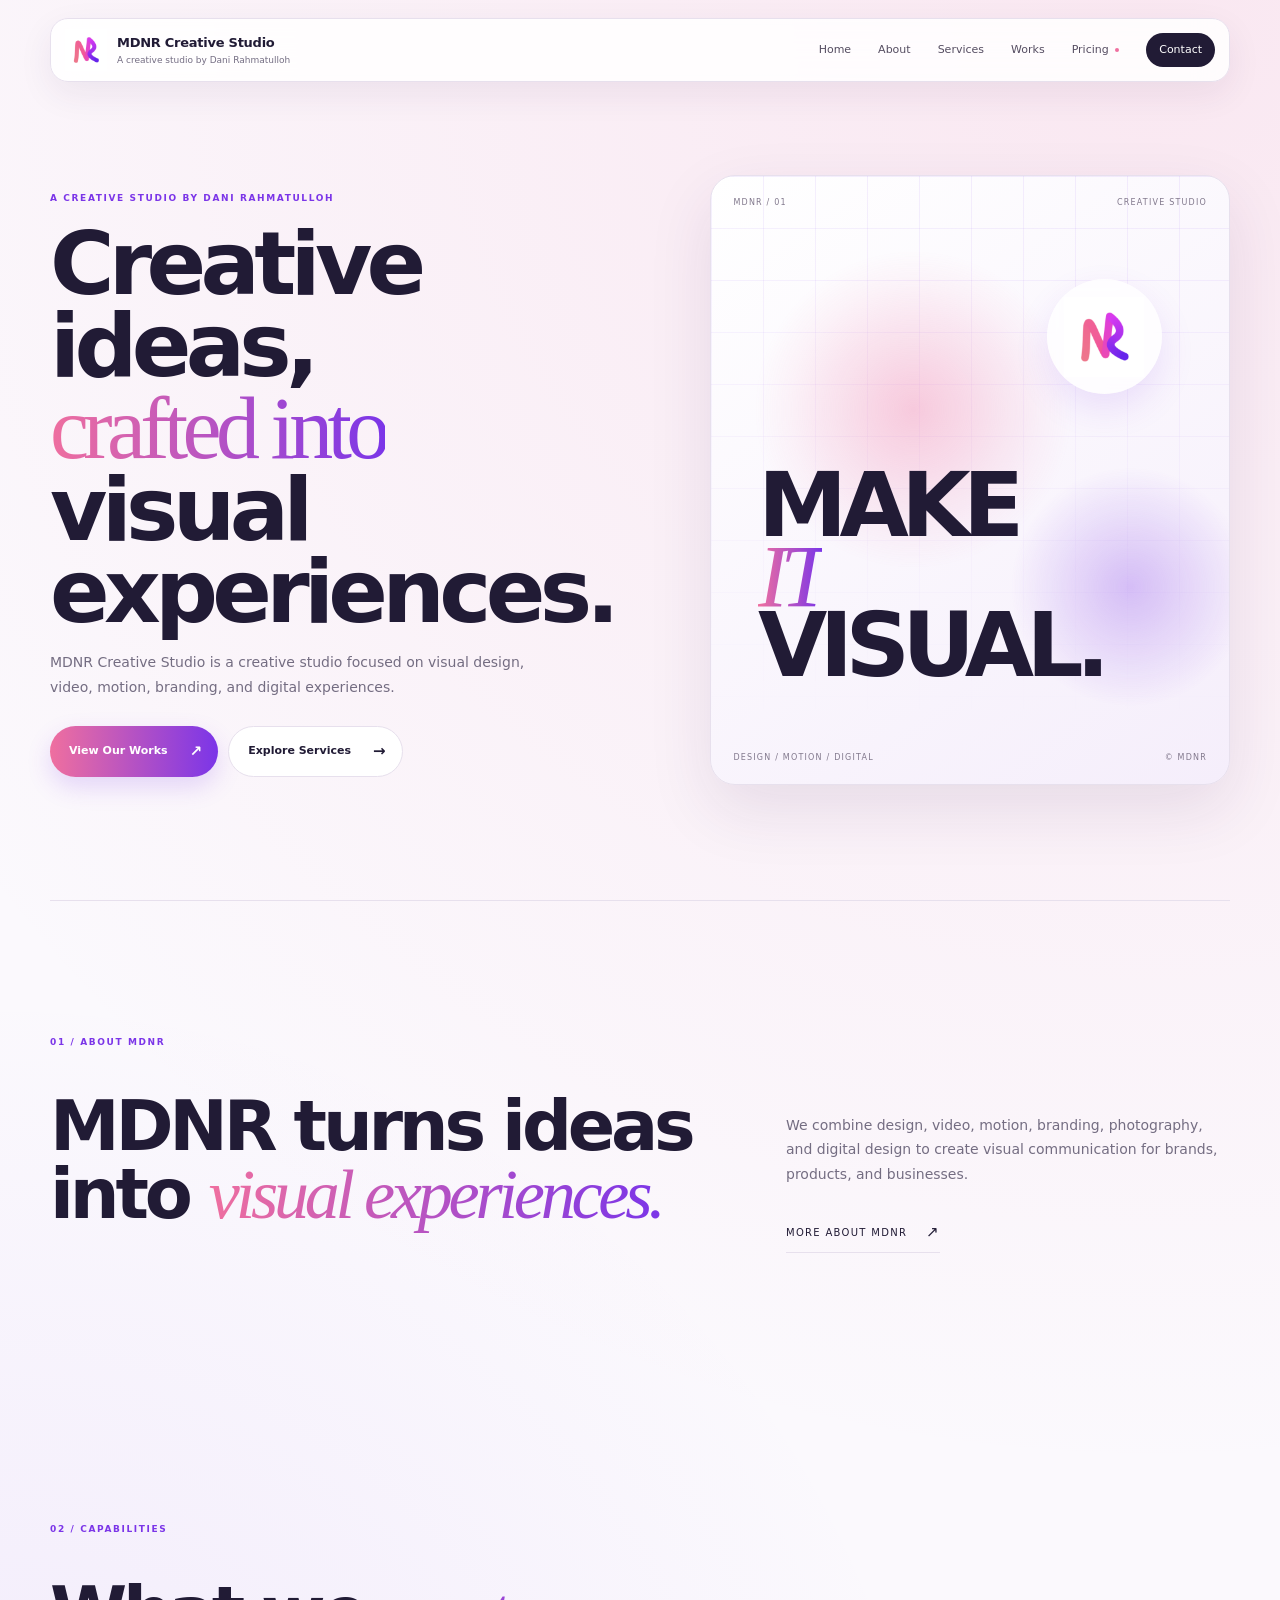
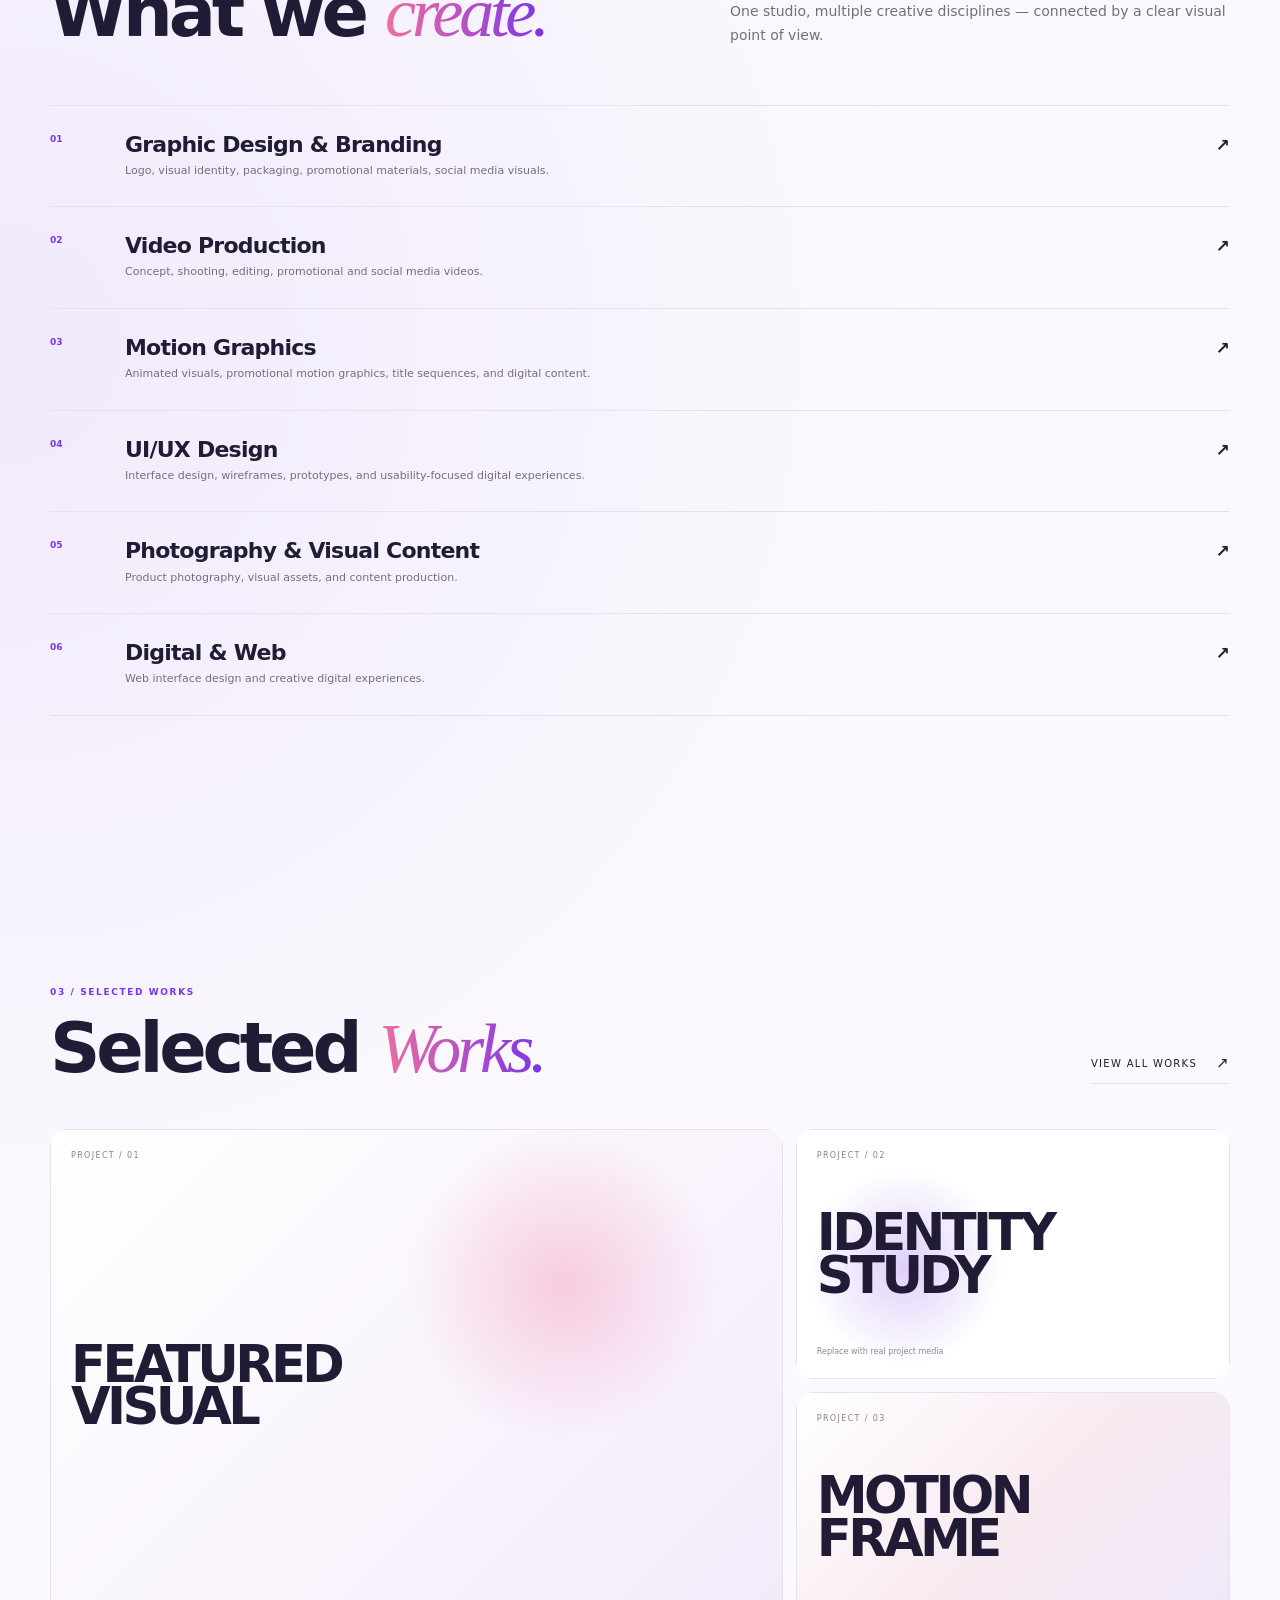
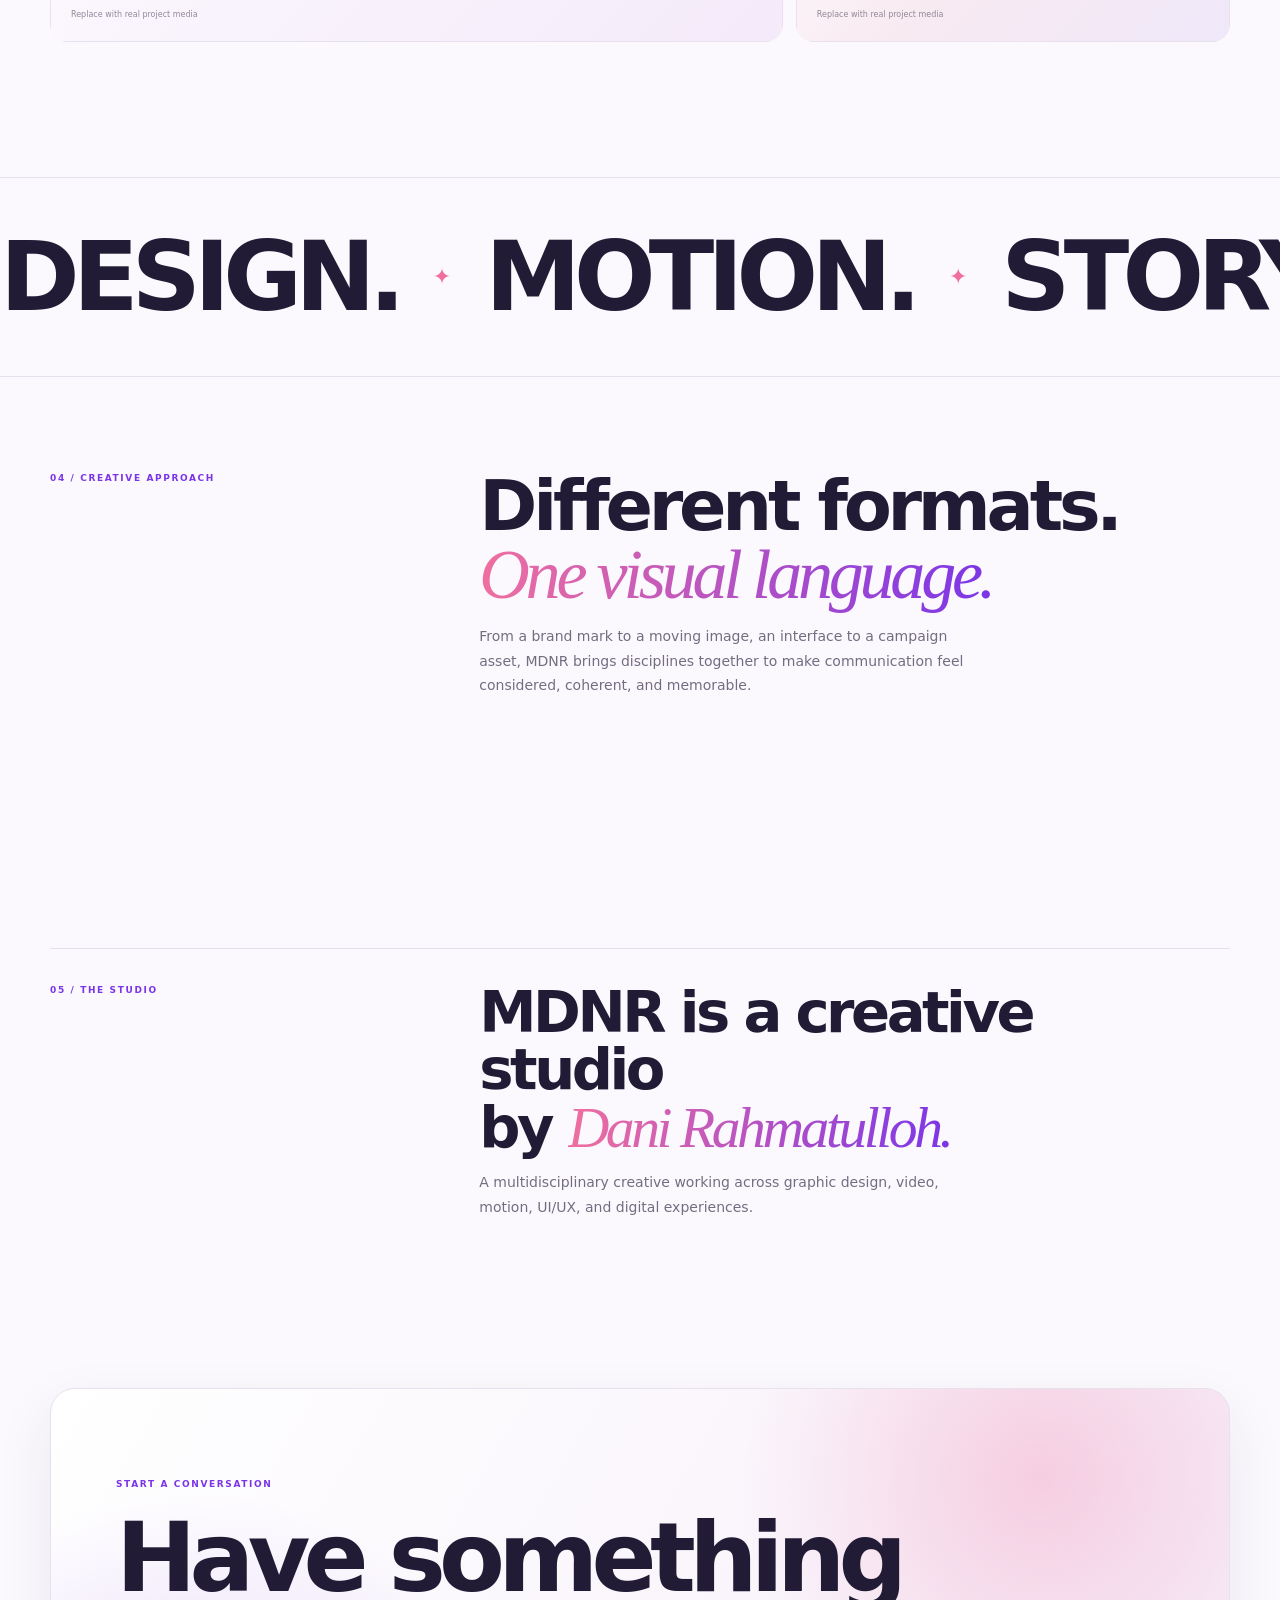
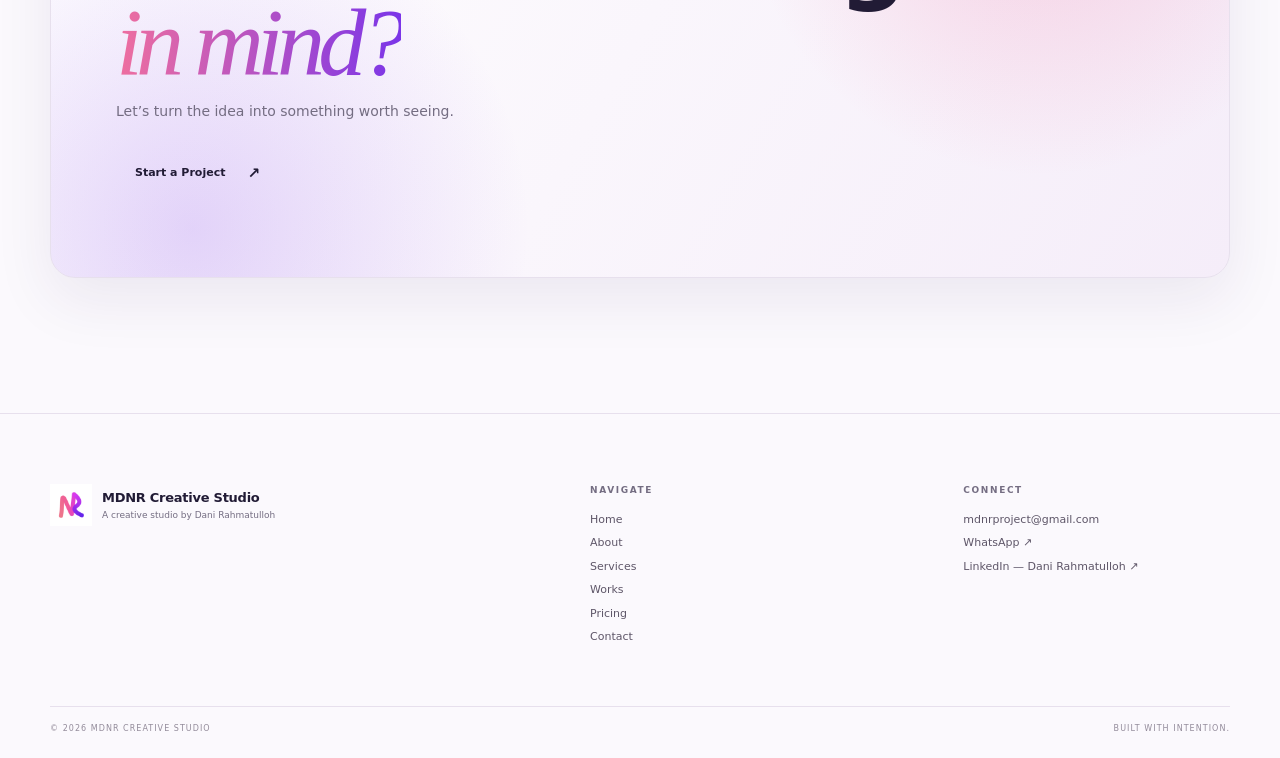
==== index.html @ 3273d2fa "2nd deploy, revisi" ====
<!doctype html>
<html lang="en">
<head>
<meta charset="utf-8">
<meta name="viewport" content="width=device-width, initial-scale=1">
<meta name="description" content="MDNR Creative Studio — visual design, branding, video, motion, photography, UI/UX and digital experiences.">
<meta name="theme-color" content="#fbf9fd">
<title>MDNR Creative Studio — Creative ideas, crafted into visual experiences.</title>
<link rel="icon" type="image/png" href="assets/logo/favicon.png">
<link rel="stylesheet" href="css/style.css">
</head>
<body>
<a class="skip" href="#main">Skip to content</a>

<header class="site-header">
  <nav class="nav shell" aria-label="Primary navigation">
    <a class="brand" href="/" aria-label="MDNR Creative Studio">
      <img src="assets/logo/mdnr-logo.png" alt="MDNR">
      <span><strong>MDNR Creative Studio</strong><small>A creative studio by Dani Rahmatulloh</small></span>
    </a>
    <button class="menu-toggle" aria-expanded="false" aria-controls="menu" aria-label="Open menu"><i></i><i></i><i></i></button>
    <div class="menu" id="menu">
      <a href="/">Home</a>
      <a href="/about/">About</a>
      <a href="/services/">Services</a>
      <a href="/works/">Works</a>
      <a href="/pricing/">Pricing <b></b></a>
      <a href="/contact/">Contact</a>
    </div>
  </nav>
</header>

<main id="main">
<section class="hero shell">
  <div class="hero-copy reveal">
    <p class="eyebrow">A creative studio by Dani Rahmatulloh</p>
    <h1>Creative ideas,<br><span>crafted into</span><br>visual experiences.</h1>
    <p class="lead">MDNR Creative Studio is a creative studio focused on visual design, video, motion, branding, and digital experiences.</p>
    <div class="actions">
      <a class="button primary" href="/works/">View Our Works <em>↗</em></a>
      <a class="button secondary" href="/services/">Explore Services <em>→</em></a>
    </div>
  </div>

  <div class="hero-card reveal" aria-hidden="true">
    <div class="halo halo-one"></div><div class="halo halo-two"></div>
    <div class="hero-card-top"><span>MDNR / 01</span><span>CREATIVE STUDIO</span></div>
    <div class="hero-logo"><img src="assets/logo/mdnr-logo.png" alt=""></div>
    <div class="hero-word">MAKE<br><i>IT</i><br>VISUAL.</div>
    <div class="hero-card-bottom"><span>DESIGN / MOTION / DIGITAL</span><span>© MDNR</span></div>
  </div>
</section>

<section class="intro section shell">
  <div class="kicker reveal">01 / About MDNR</div>
  <div class="intro-grid">
    <h2 class="reveal">MDNR turns ideas<br>into <i>visual experiences.</i></h2>
    <div class="reveal"><p>We combine design, video, motion, branding, photography, and digital design to create visual communication for brands, products, and businesses.</p><a class="text-link" href="/about/">More about MDNR <span>↗</span></a></div>
  </div>
</section>

<section class="services section shell">
  <div class="kicker reveal">02 / Capabilities</div>
  <div class="section-head reveal"><h2>What we <i>create.</i></h2><p>One studio, multiple creative disciplines — connected by a clear visual point of view.</p></div>
  <div class="service-list">
    <a class="service reveal" href="/services/"><span>01</span><div><h3>Graphic Design &amp; Branding</h3><p>Logo, visual identity, packaging, promotional materials, social media visuals.</p></div><b>↗</b></a>
    <a class="service reveal" href="/services/"><span>02</span><div><h3>Video Production</h3><p>Concept, shooting, editing, promotional and social media videos.</p></div><b>↗</b></a>
    <a class="service reveal" href="/services/"><span>03</span><div><h3>Motion Graphics</h3><p>Animated visuals, promotional motion graphics, title sequences, and digital content.</p></div><b>↗</b></a>
    <a class="service reveal" href="/services/"><span>04</span><div><h3>UI/UX Design</h3><p>Interface design, wireframes, prototypes, and usability-focused digital experiences.</p></div><b>↗</b></a>
    <a class="service reveal" href="/services/"><span>05</span><div><h3>Photography &amp; Visual Content</h3><p>Product photography, visual assets, and content production.</p></div><b>↗</b></a>
    <a class="service reveal" href="/services/"><span>06</span><div><h3>Digital &amp; Web</h3><p>Web interface design and creative digital experiences.</p></div><b>↗</b></a>
  </div>
</section>

<section class="works section shell">
  <div class="works-head reveal"><div><div class="kicker">03 / Selected works</div><h2>Selected <i>Works.</i></h2></div><a class="text-link desktop" href="/works/">View All Works <span>↗</span></a></div>
  <div class="works-grid">
    <a href="/works/" class="project featured reveal"><div class="project-surface"><span>PROJECT / 01</span><strong>FEATURED<br>VISUAL</strong><small>Replace with real project media</small></div></a>
    <a href="/works/" class="project reveal"><div class="project-surface two"><span>PROJECT / 02</span><strong>IDENTITY<br>STUDY</strong><small>Replace with real project media</small></div></a>
    <a href="/works/" class="project reveal"><div class="project-surface three"><span>PROJECT / 03</span><strong>MOTION<br>FRAME</strong><small>Replace with real project media</small></div></a>
  </div>
  <a class="text-link mobile" href="/works/">View All Works <span>↗</span></a>
</section>

<section class="discipline">
  <div class="marquee"><div class="track"><span>DESIGN.</span><b>✦</b><span>MOTION.</span><b>✦</b><span>STORY.</span><b>✦</b><span>DIGITAL.</span><b>✦</b><span>DESIGN.</span><b>✦</b><span>MOTION.</span><b>✦</b><span>STORY.</span><b>✦</b><span>DIGITAL.</span><b>✦</b></div></div>
  <div class="discipline-copy shell reveal">
    <div class="kicker">04 / Creative approach</div>
    <div><h2>Different formats.<br><i>One visual language.</i></h2><p>From a brand mark to a moving image, an interface to a campaign asset, MDNR brings disciplines together to make communication feel considered, coherent, and memorable.</p></div>
  </div>
</section>

<section class="founder section shell">
  <div class="rule reveal"></div>
  <div class="founder-grid reveal"><div class="kicker">05 / The studio</div><div><h2>MDNR is a creative studio<br>by <i>Dani Rahmatulloh.</i></h2><p>A multidisciplinary creative working across graphic design, video, motion, UI/UX, and digital experiences.</p></div></div>
</section>

<section class="cta section shell">
  <div class="cta-box reveal">
    <p class="eyebrow">Start a conversation</p><h2>Have something<br><i>in mind?</i></h2><p>Let’s turn the idea into something worth seeing.</p><a class="button light" href="/contact/">Start a Project <em>↗</em></a>
  </div>
</section>
</main>

<footer class="footer">
  <div class="shell footer-grid">
    <div><a class="brand" href="/"><img src="assets/logo/mdnr-logo.png" alt="MDNR"><span><strong>MDNR Creative Studio</strong><small>A creative studio by Dani Rahmatulloh</small></span></a></div>
    <div><label>Navigate</label><nav><a href="/">Home</a><a href="/about/">About</a><a href="/services/">Services</a><a href="/works/">Works</a><a href="/pricing/">Pricing</a><a href="/contact/">Contact</a></nav></div>
    <div><label>Connect</label><nav><a href="mailto:mdnrproject@gmail.com">mdnrproject@gmail.com</a><a href="https://wa.me/6285850813203" target="_blank" rel="noopener">WhatsApp ↗</a><a href="https://www.linkedin.com/in/danirahmatulloh/" target="_blank" rel="noopener">LinkedIn — Dani Rahmatulloh ↗</a></nav></div>
  </div>
  <div class="shell footer-bottom"><span>© <span id="year"></span> MDNR Creative Studio</span><span>Built with intention.</span></div>
</footer>
<script src="js/main.js"></script>
</body>
</html>
---- css/style.css ----
:root{--ink:#211b35;--muted:#746d82;--line:#e7e0ed;--pink:#ef6f9f;--purple:#7b35e8;--lav:#f2ecff;--blush:#fff0f6;--bg:#fbf9fd;--white:#fff;--max:1180px}
*{box-sizing:border-box}html{scroll-behavior:smooth}body{margin:0;background:radial-gradient(circle at 90% 0%,rgba(239,111,159,.13),transparent 26%),radial-gradient(circle at 0% 35%,rgba(123,53,232,.08),transparent 25%),var(--bg);color:var(--ink);font-family:Inter,ui-sans-serif,system-ui,-apple-system,BlinkMacSystemFont,"Segoe UI",sans-serif;line-height:1.5}a{color:inherit;text-decoration:none}.shell{width:min(calc(100% - 40px),var(--max));margin:auto}.skip{position:fixed;top:10px;left:10px;z-index:100;transform:translateY(-150%);background:#fff;padding:10px 14px}.skip:focus{transform:none}
.site-header{position:fixed;z-index:50;top:18px;left:0;width:100%}.nav{display:flex;align-items:center;justify-content:space-between;padding:10px 14px;background:rgba(255,255,255,.86);border:1px solid var(--line);border-radius:18px;box-shadow:0 12px 35px rgba(57,31,88,.07);backdrop-filter:blur(16px)}.brand{display:flex;align-items:center;gap:10px}.brand img{width:42px;height:42px;object-fit:contain}.brand strong{display:block;font-size:13px;letter-spacing:-.02em}.brand small{display:block;font-size:9px;color:var(--muted);margin-top:1px}.menu{display:flex;align-items:center;gap:27px;font-size:11px;color:#554d61}.menu a{transition:color .2s}.menu a:hover{color:var(--purple)}.menu a:last-child{background:var(--ink);color:#fff;border-radius:999px;padding:9px 13px}.menu b{display:inline-block;width:4px;height:4px;background:var(--pink);border-radius:50%;vertical-align:middle;margin-left:3px}.menu-toggle{display:none;border:0;background:none;padding:8px}.menu-toggle i{display:block;width:20px;height:1px;background:var(--ink);margin:4px}
.hero{min-height:100vh;padding-top:145px;padding-bottom:85px;display:grid;grid-template-columns:1fr .88fr;gap:70px;align-items:center}.eyebrow,.kicker,.footer label{font-size:9px;text-transform:uppercase;letter-spacing:.18em;color:var(--purple);font-weight:850}.hero h1{font-size:clamp(52px,7vw,88px);line-height:.93;letter-spacing:-.065em;margin:17px 0}.hero h1 span,.intro h2 i,.section-head h2 i,.works h2 i,.discipline h2 i,.founder h2 i,.cta h2 i{font-family:Georgia,serif;font-weight:400;background:linear-gradient(90deg,var(--pink),var(--purple));-webkit-background-clip:text;background-clip:text;color:transparent}.lead{max-width:500px;color:var(--muted);font-size:14px;line-height:1.75}.actions{display:flex;gap:10px;flex-wrap:wrap;margin-top:27px}.button{display:inline-flex;align-items:center;gap:22px;border-radius:999px;padding:13px 16px 13px 19px;font-size:11px;font-weight:800;transition:transform .25s,box-shadow .25s}.button:hover{transform:translateY(-3px)}.button em{font-style:normal;font-size:15px}.primary{background:linear-gradient(90deg,var(--pink),var(--purple));color:#fff;box-shadow:0 10px 24px rgba(123,53,232,.18)}.secondary{background:#fff;border:1px solid var(--line)}.secondary:hover{box-shadow:0 10px 24px rgba(57,31,88,.08)}
.hero-card{position:relative;min-height:610px;border-radius:25px;overflow:hidden;background:linear-gradient(145deg,#fff,#f5eefb);border:1px solid var(--line);box-shadow:0 24px 65px rgba(57,31,88,.10)}.hero-card:before{content:"";position:absolute;inset:0;background-image:linear-gradient(rgba(123,53,232,.08) 1px,transparent 1px),linear-gradient(90deg,rgba(123,53,232,.08) 1px,transparent 1px);background-size:52px 52px;mask-image:linear-gradient(#000,transparent 90%)}.hero-card-top,.hero-card-bottom{position:absolute;left:22px;right:22px;display:flex;justify-content:space-between;font-size:8px;letter-spacing:.15em;color:#81788c}.hero-card-top{top:21px}.hero-card-bottom{bottom:20px}.hero-logo{position:absolute;right:13%;top:17%;width:115px;height:115px;border-radius:50%;display:grid;place-items:center;background:rgba(255,255,255,.72);box-shadow:0 15px 35px rgba(123,53,232,.12);backdrop-filter:blur(8px)}.hero-logo img{width:80px;height:80px;object-fit:contain}.hero-word{position:absolute;left:9%;bottom:17%;font-size:clamp(55px,7vw,91px);line-height:.78;letter-spacing:-.085em;font-weight:900;color:var(--ink)}.hero-word i{font-family:Georgia,serif;font-weight:400;background:linear-gradient(90deg,var(--pink),var(--purple));-webkit-background-clip:text;color:transparent}.halo{position:absolute;border-radius:50%;filter:blur(1px)}.halo-one{width:62%;aspect-ratio:1;top:12%;left:8%;background:radial-gradient(circle,rgba(239,111,159,.34),rgba(239,111,159,.06) 55%,transparent 70%)}.halo-two{width:48%;aspect-ratio:1;right:-5%;bottom:12%;background:radial-gradient(circle,rgba(123,53,232,.28),transparent 68%)}
.section{padding:135px 0}.intro{border-top:1px solid var(--line)}.intro-grid{display:grid;grid-template-columns:1.2fr .8fr;gap:70px;margin-top:42px}.intro h2,.section-head h2,.works h2,.discipline h2{font-size:clamp(43px,5.5vw,70px);line-height:.98;letter-spacing:-.06em;margin:0}.intro-grid>div{padding-top:7px}.intro-grid p,.section-head p,.discipline-copy p,.founder-grid p{font-size:14px;color:var(--muted);max-width:500px;line-height:1.75}.text-link{display:inline-flex;align-items:center;gap:19px;margin-top:21px;font-size:10px;text-transform:uppercase;letter-spacing:.13em;border-bottom:1px solid var(--line);padding-bottom:8px}.text-link span{font-size:15px;transition:transform .2s}.text-link:hover span{transform:translate(3px,-3px)}
.section-head{display:flex;align-items:end;justify-content:space-between;gap:30px;margin:42px 0 57px}.section-head p{margin:0}.service-list{border-top:1px solid var(--line)}.service{display:grid;grid-template-columns:55px 1fr 30px;gap:20px;padding:27px 0;border-bottom:1px solid var(--line);transition:.3s}.service:hover{padding-left:13px;padding-right:13px;background:linear-gradient(90deg,rgba(239,111,159,.07),transparent 55%)}.service>span{font-size:9px;color:var(--purple);font-weight:900}.service h3{font-size:22px;line-height:1.1;margin:0 0 6px;letter-spacing:-.035em;font-weight:600}.service p{font-size:11px;color:var(--muted);margin:0}.service>b{justify-self:end;font-size:17px;transition:.25s}.service:hover>b{transform:translate(3px,-3px)}
.works-head{display:flex;justify-content:space-between;align-items:end;margin-bottom:45px}.works h2{margin-top:15px}.works-grid{display:grid;grid-template-columns:1.35fr .8fr;grid-template-rows:250px 250px;gap:13px}.project{overflow:hidden;border-radius:18px}.featured{grid-row:1/3}.project-surface{height:100%;padding:20px;display:flex;flex-direction:column;justify-content:space-between;border:1px solid var(--line);background:radial-gradient(circle at 70% 30%,rgba(239,111,159,.3),transparent 25%),linear-gradient(135deg,#fff,#f4eafa);transition:.5s}.project:hover .project-surface{transform:scale(1.025)}.project-surface.two{background:radial-gradient(circle at 25% 55%,rgba(123,53,232,.24),transparent 28%),#fff}.project-surface.three{background:linear-gradient(135deg,#fff,#f8eaf1 50%,#efe8fa)}.project-surface span{font-size:8px;letter-spacing:.17em;color:#8a8092}.project-surface strong{font-size:clamp(31px,4vw,58px);line-height:.83;letter-spacing:-.07em}.project-surface small{font-size:8px;color:#918898}.mobile{display:none}
.discipline{padding:0 0 115px;overflow:hidden}.marquee{border-block:1px solid var(--line);padding:27px 0;overflow:hidden;white-space:nowrap}.track{display:inline-flex;align-items:center;gap:34px;min-width:max-content;animation:scroll 28s linear infinite}.track span{font-size:clamp(52px,7.5vw,100px);font-weight:800;letter-spacing:-.07em}.track b{font-size:22px;color:var(--pink)}.discipline-copy{padding-top:95px;display:grid;grid-template-columns:.7fr 1.3fr;gap:25px}.discipline-copy h2{margin:0 0 14px}.discipline-copy p{margin:0}.founder .rule{height:1px;background:var(--line)}.founder-grid{display:grid;grid-template-columns:.7fr 1.3fr;gap:25px;padding-top:35px}.founder h2{font-size:clamp(36px,4.5vw,60px);line-height:1;letter-spacing:-.06em;margin:0}.cta{padding-top:20px}.cta-box{min-height:490px;border-radius:25px;padding:65px;display:flex;flex-direction:column;align-items:flex-start;justify-content:center;background:radial-gradient(circle at 84% 18%,rgba(239,111,159,.28),transparent 28%),radial-gradient(circle at 12% 90%,rgba(123,53,232,.2),transparent 30%),linear-gradient(120deg,#fff,#f5edf9);border:1px solid var(--line);box-shadow:0 22px 60px rgba(57,31,88,.08)}.cta h2{font-size:clamp(55px,8vw,96px);line-height:.87;letter-spacing:-.07em;margin:17px 0}.cta-box>p:not(.eyebrow){color:var(--muted);font-size:14px;margin:0 0 27px}
.footer{border-top:1px solid var(--line);padding:70px 0 23px}.footer-grid{display:grid;grid-template-columns:1.5fr 1fr .8fr;gap:40px}.footer label{display:block;color:var(--muted);margin-bottom:14px}.footer nav{display:flex;flex-direction:column;gap:7px;font-size:11px;color:#5e5668}.footer nav a:hover{color:var(--purple)}.footer-bottom{border-top:1px solid var(--line);margin-top:60px;padding-top:16px;display:flex;justify-content:space-between;font-size:8px;text-transform:uppercase;letter-spacing:.13em;color:#938b9a}
.reveal{opacity:0;transform:translateY(20px);transition:opacity .7s ease,transform .7s ease}.reveal.visible{opacity:1;transform:none}@keyframes scroll{to{transform:translateX(-50%)}}@media(prefers-reduced-motion:reduce){html{scroll-behavior:auto}.reveal{opacity:1;transform:none}.track{animation:none}}
@media(max-width:800px){.shell{width:min(calc(100% - 30px),var(--max))}.site-header{top:9px}.nav{border-radius:15px}.menu-toggle{display:block}.menu{display:none;position:absolute;top:59px;left:0;right:0;padding:7px;flex-direction:column;align-items:stretch;gap:0;background:rgba(255,255,255,.97);border:1px solid var(--line);border-radius:17px;box-shadow:0 15px 40px rgba(57,31,88,.12)}.menu.open{display:flex}.menu a{padding:12px;border-bottom:1px solid var(--line)}.menu a:last-child{border:0;background:none;color:var(--ink);border-radius:0}.hero{grid-template-columns:1fr;gap:38px;padding-top:135px;padding-bottom:65px}.hero h1{font-size:clamp(51px,14vw,76px)}.hero-card{min-height:420px}.hero-word{font-size:72px}.section{padding:95px 0}.intro-grid,.discipline-copy,.founder-grid{grid-template-columns:1fr;gap:30px}.intro h2,.section-head h2,.works h2,.discipline h2{font-size:48px}.section-head{display:block}.section-head p{margin-top:18px}.service{grid-template-columns:38px 1fr 25px;gap:8px}.service h3{font-size:19px}.works-head{display:block}.desktop{display:none}.works-grid{grid-template-columns:1fr 1fr;grid-template-rows:210px 170px}.featured{grid-row:1/3}.mobile{display:inline-flex}.discipline{padding-bottom:80px}.cta-box{padding:45px 30px;min-height:410px}.footer-grid{grid-template-columns:1fr 1fr}.footer-grid>div:first-child{grid-column:1/-1}}
@media(max-width:480px){.brand small{display:none}.hero-card{min-height:370px}.hero-logo{width:90px;height:90px}.hero-logo img{width:62px;height:62px}.hero-word{font-size:61px}.actions{flex-direction:column;align-items:flex-start}.works-grid{grid-template-columns:1fr;grid-template-rows:250px 180px 180px}.featured{grid-row:auto}.cta h2{font-size:55px}.footer-grid{grid-template-columns:1fr}.footer-grid>div:first-child{grid-column:auto}.footer-bottom span:last-child{display:none}}
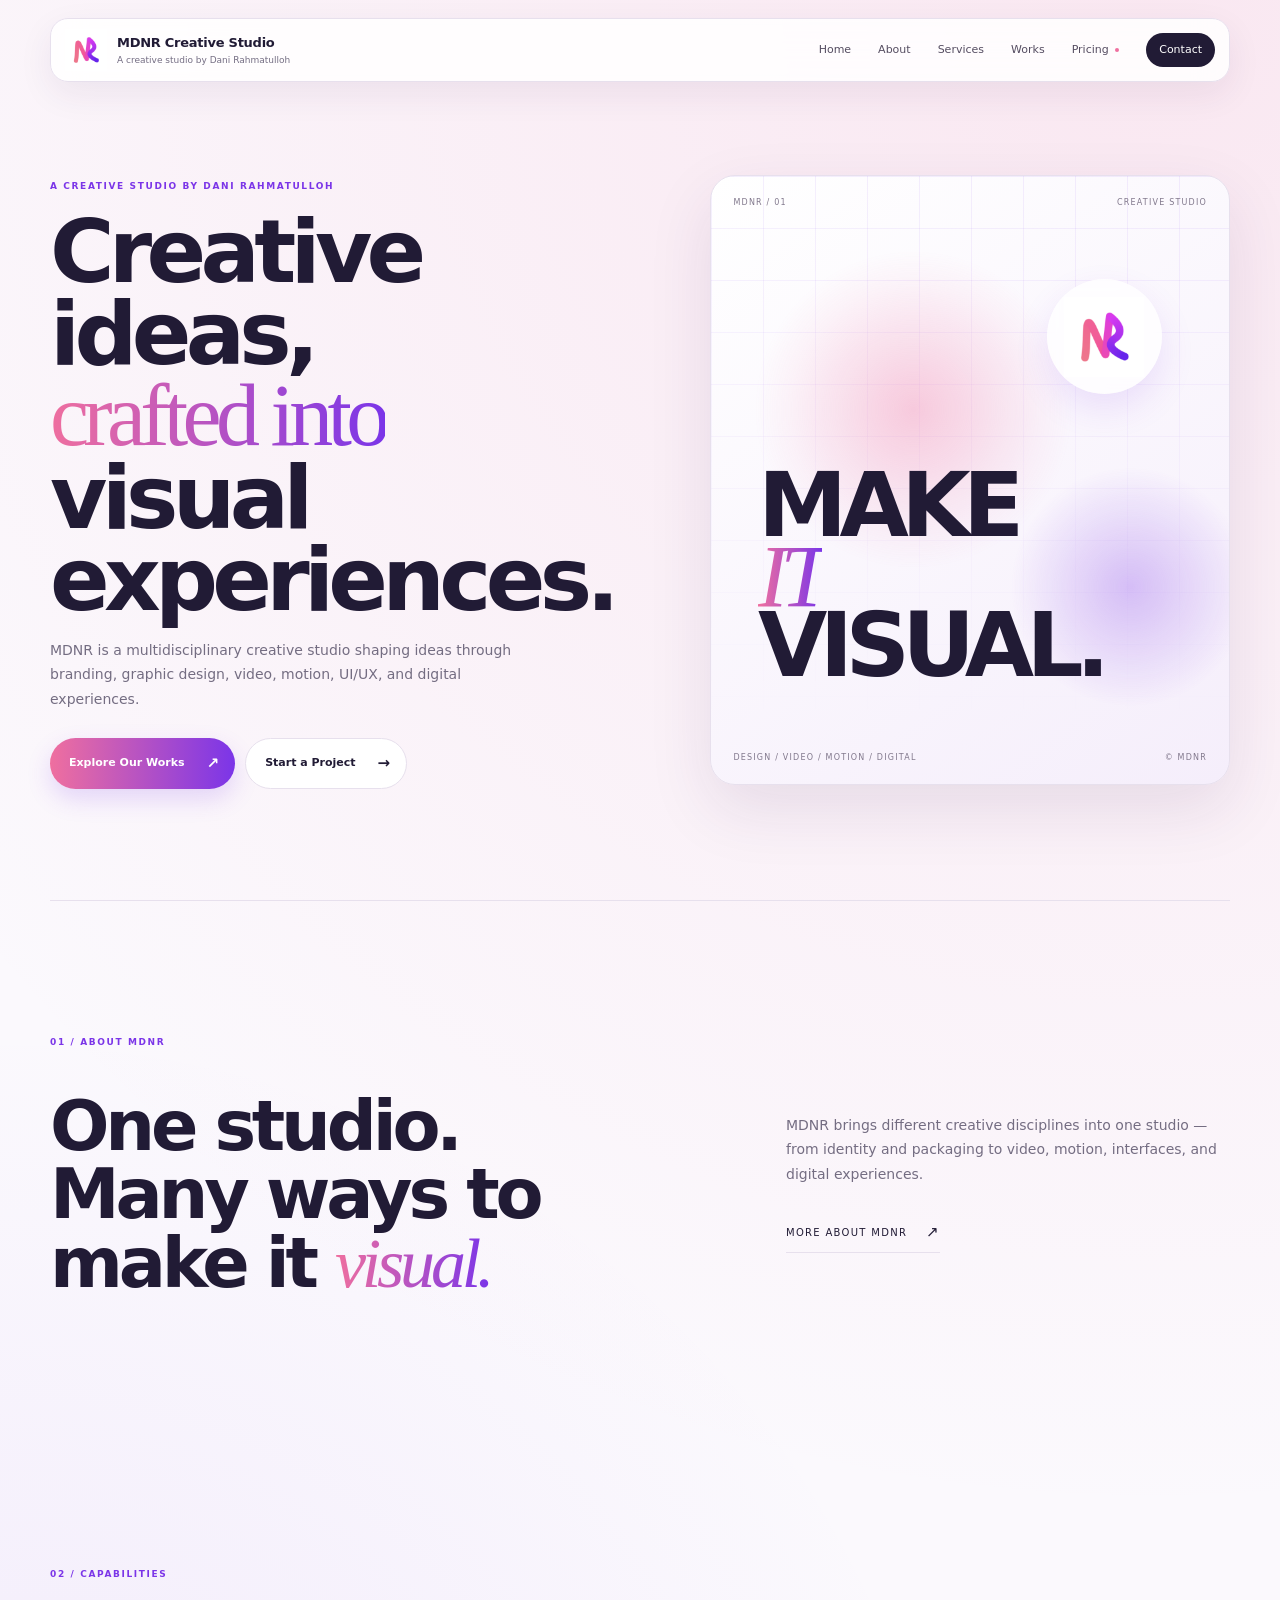
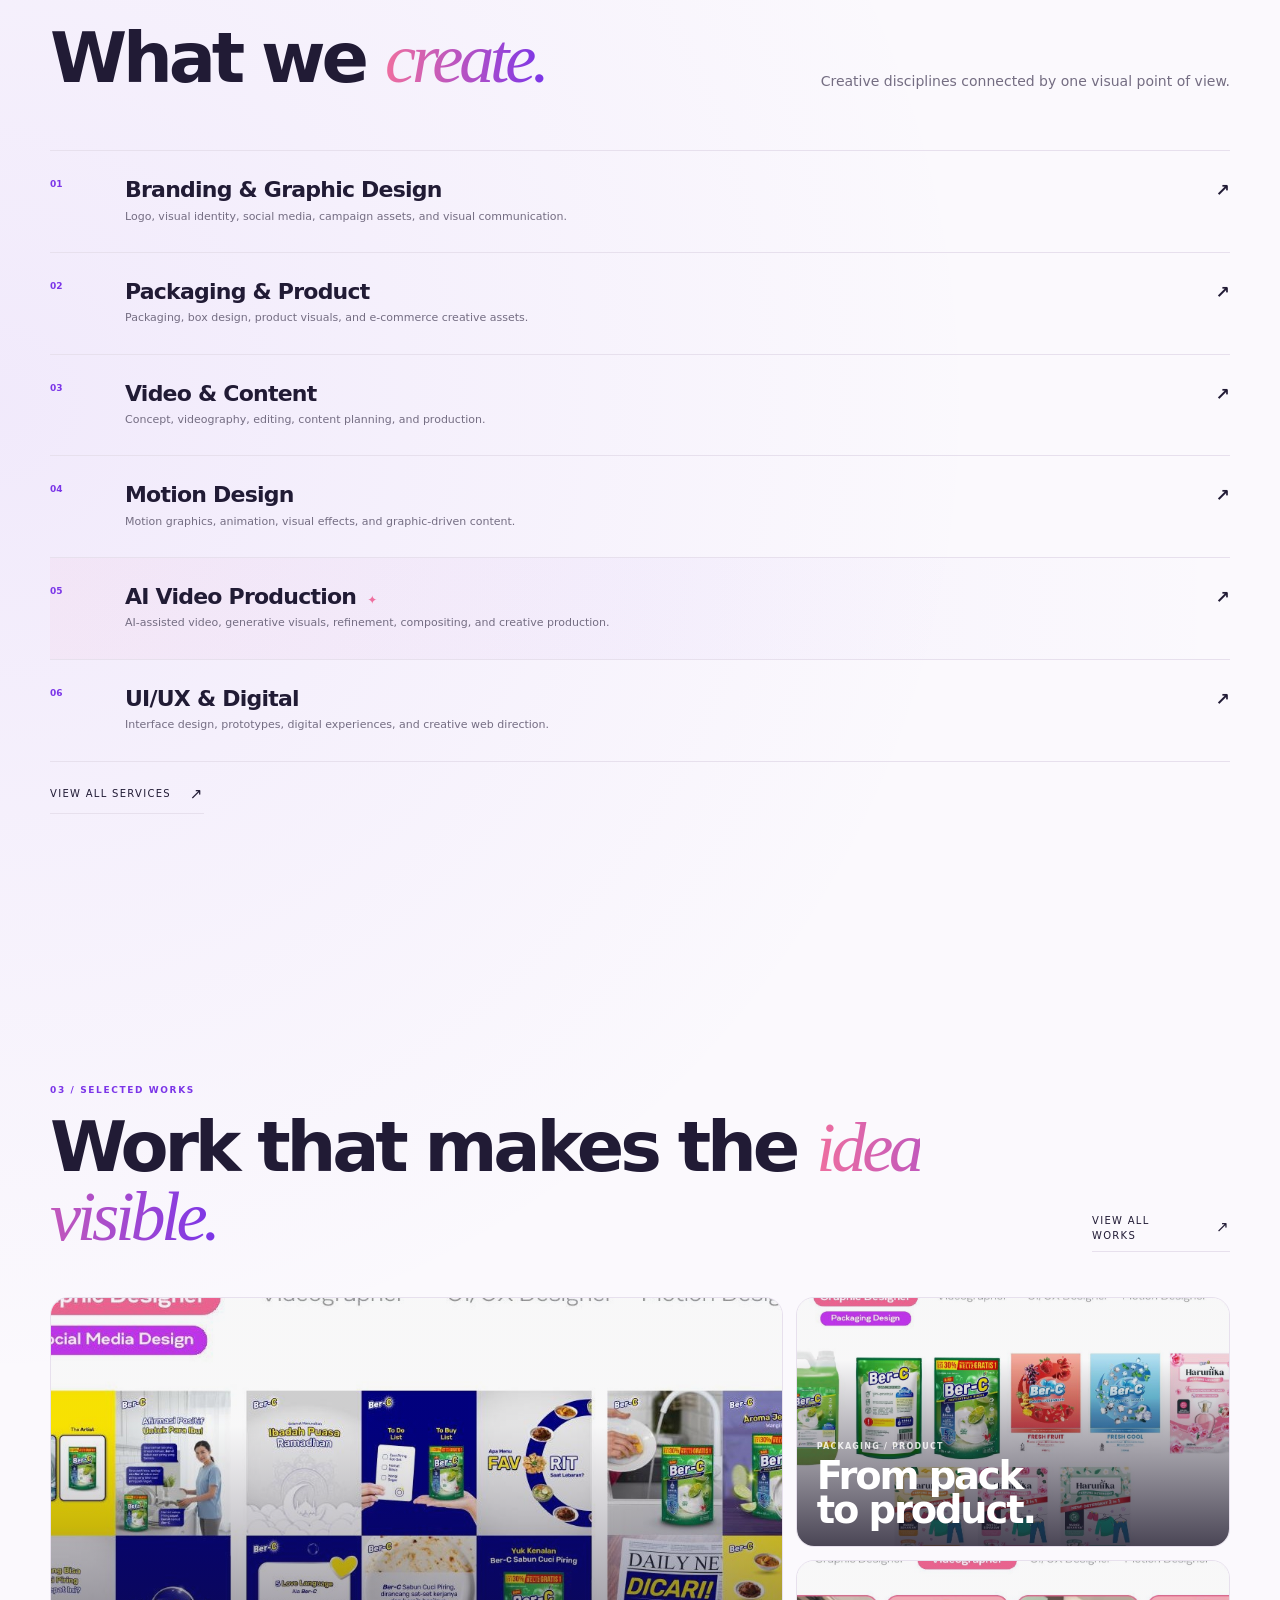
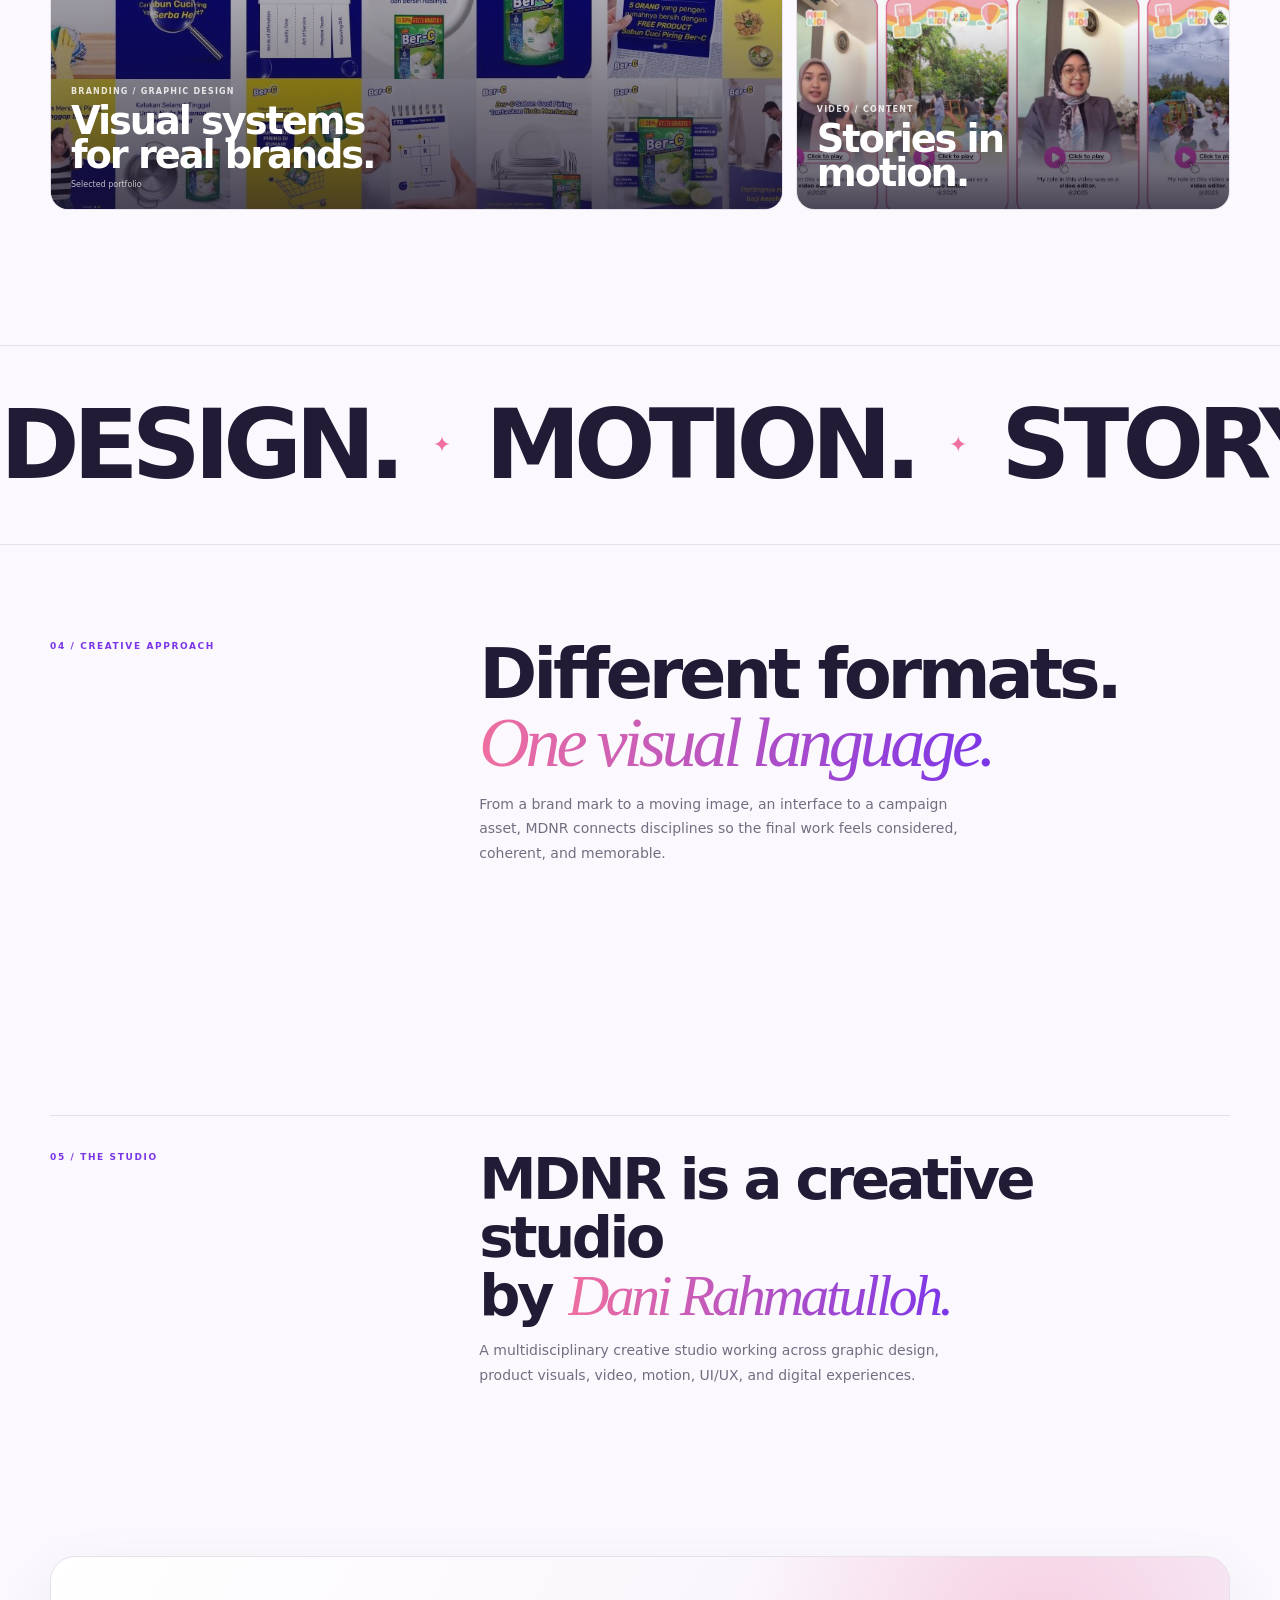
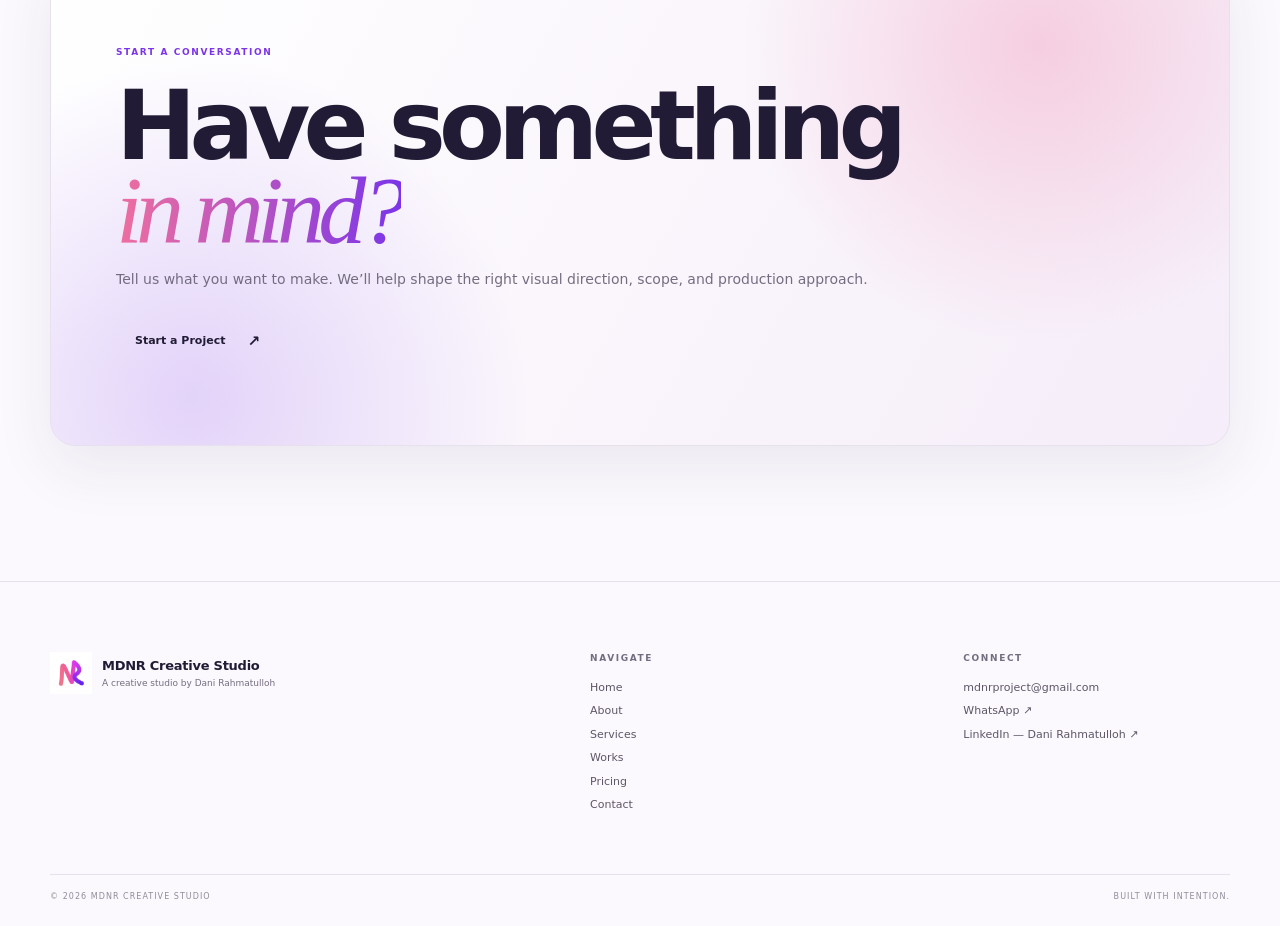
==== commit 795d7063: "3-tambahan-page" ====
--- a/index.html
+++ b/index.html
@@ -3,7 +3,7 @@
 <head>
 <meta charset="utf-8">
 <meta name="viewport" content="width=device-width, initial-scale=1">
-<meta name="description" content="MDNR Creative Studio — visual design, branding, video, motion, photography, UI/UX and digital experiences.">
+<meta name="description" content="MDNR Creative Studio — branding, graphic design, packaging, video, motion, UI/UX and digital creative services.">
 <meta name="theme-color" content="#fbf9fd">
 <title>MDNR Creative Studio — Creative ideas, crafted into visual experiences.</title>
 <link rel="icon" type="image/png" href="assets/logo/favicon.png">
@@ -11,105 +11,69 @@
 </head>
 <body>
 <a class="skip" href="#main">Skip to content</a>
-
 <header class="site-header">
   <nav class="nav shell" aria-label="Primary navigation">
-    <a class="brand" href="/" aria-label="MDNR Creative Studio">
-      <img src="assets/logo/mdnr-logo.png" alt="MDNR">
-      <span><strong>MDNR Creative Studio</strong><small>A creative studio by Dani Rahmatulloh</small></span>
-    </a>
+    <a class="brand" href="/" aria-label="MDNR Creative Studio"><img src="assets/logo/mdnr-logo.png" alt="MDNR"><span><strong>MDNR Creative Studio</strong><small>A creative studio by Dani Rahmatulloh</small></span></a>
     <button class="menu-toggle" aria-expanded="false" aria-controls="menu" aria-label="Open menu"><i></i><i></i><i></i></button>
-    <div class="menu" id="menu">
-      <a href="/">Home</a>
-      <a href="/about/">About</a>
-      <a href="/services/">Services</a>
-      <a href="/works/">Works</a>
-      <a href="/pricing/">Pricing <b></b></a>
-      <a href="/contact/">Contact</a>
-    </div>
+    <div class="menu" id="menu"><a href="/">Home</a><a href="/about/">About</a><a href="/services/">Services</a><a href="/works/">Works</a><a href="/pricing/">Pricing <b></b></a><a href="/contact/">Contact</a></div>
   </nav>
 </header>
-
 <main id="main">
 <section class="hero shell">
   <div class="hero-copy reveal">
     <p class="eyebrow">A creative studio by Dani Rahmatulloh</p>
     <h1>Creative ideas,<br><span>crafted into</span><br>visual experiences.</h1>
-    <p class="lead">MDNR Creative Studio is a creative studio focused on visual design, video, motion, branding, and digital experiences.</p>
-    <div class="actions">
-      <a class="button primary" href="/works/">View Our Works <em>↗</em></a>
-      <a class="button secondary" href="/services/">Explore Services <em>→</em></a>
-    </div>
+    <p class="lead">MDNR is a multidisciplinary creative studio shaping ideas through branding, graphic design, video, motion, UI/UX, and digital experiences.</p>
+    <div class="actions"><a class="button primary" href="/works/">Explore Our Works <em>↗</em></a><a class="button secondary" href="/contact/">Start a Project <em>→</em></a></div>
   </div>
-
   <div class="hero-card reveal" aria-hidden="true">
     <div class="halo halo-one"></div><div class="halo halo-two"></div>
     <div class="hero-card-top"><span>MDNR / 01</span><span>CREATIVE STUDIO</span></div>
     <div class="hero-logo"><img src="assets/logo/mdnr-logo.png" alt=""></div>
     <div class="hero-word">MAKE<br><i>IT</i><br>VISUAL.</div>
-    <div class="hero-card-bottom"><span>DESIGN / MOTION / DIGITAL</span><span>© MDNR</span></div>
+    <div class="hero-card-bottom"><span>DESIGN / VIDEO / MOTION / DIGITAL</span><span>© MDNR</span></div>
   </div>
 </section>
 
 <section class="intro section shell">
   <div class="kicker reveal">01 / About MDNR</div>
-  <div class="intro-grid">
-    <h2 class="reveal">MDNR turns ideas<br>into <i>visual experiences.</i></h2>
-    <div class="reveal"><p>We combine design, video, motion, branding, photography, and digital design to create visual communication for brands, products, and businesses.</p><a class="text-link" href="/about/">More about MDNR <span>↗</span></a></div>
-  </div>
+  <div class="intro-grid"><h2 class="reveal">One studio.<br>Many ways to make it <i>visual.</i></h2><div class="reveal"><p>MDNR brings different creative disciplines into one studio — from identity and packaging to video, motion, interfaces, and digital experiences.</p><a class="text-link" href="/about/">More about MDNR <span>↗</span></a></div></div>
 </section>
 
 <section class="services section shell">
   <div class="kicker reveal">02 / Capabilities</div>
-  <div class="section-head reveal"><h2>What we <i>create.</i></h2><p>One studio, multiple creative disciplines — connected by a clear visual point of view.</p></div>
+  <div class="section-head reveal"><h2>What we <i>create.</i></h2><p>Creative disciplines connected by one visual point of view.</p></div>
   <div class="service-list">
-    <a class="service reveal" href="/services/"><span>01</span><div><h3>Graphic Design &amp; Branding</h3><p>Logo, visual identity, packaging, promotional materials, social media visuals.</p></div><b>↗</b></a>
-    <a class="service reveal" href="/services/"><span>02</span><div><h3>Video Production</h3><p>Concept, shooting, editing, promotional and social media videos.</p></div><b>↗</b></a>
-    <a class="service reveal" href="/services/"><span>03</span><div><h3>Motion Graphics</h3><p>Animated visuals, promotional motion graphics, title sequences, and digital content.</p></div><b>↗</b></a>
-    <a class="service reveal" href="/services/"><span>04</span><div><h3>UI/UX Design</h3><p>Interface design, wireframes, prototypes, and usability-focused digital experiences.</p></div><b>↗</b></a>
-    <a class="service reveal" href="/services/"><span>05</span><div><h3>Photography &amp; Visual Content</h3><p>Product photography, visual assets, and content production.</p></div><b>↗</b></a>
-    <a class="service reveal" href="/services/"><span>06</span><div><h3>Digital &amp; Web</h3><p>Web interface design and creative digital experiences.</p></div><b>↗</b></a>
+    <a class="service reveal" href="/services/"><span>01</span><div><h3>Branding &amp; Graphic Design</h3><p>Logo, visual identity, social media, campaign assets, and visual communication.</p></div><b>↗</b></a>
+    <a class="service reveal" href="/services/"><span>02</span><div><h3>Packaging &amp; Product</h3><p>Packaging, box design, product visuals, and e-commerce creative assets.</p></div><b>↗</b></a>
+    <a class="service reveal" href="/services/"><span>03</span><div><h3>Video &amp; Content</h3><p>Concept, videography, editing, content planning, and production.</p></div><b>↗</b></a>
+    <a class="service reveal" href="/services/"><span>04</span><div><h3>Motion Design</h3><p>Motion graphics, animation, visual effects, and graphic-driven content.</p></div><b>↗</b></a>
+    <a class="service reveal ai-service" href="/pricing/ai-video/"><span>05</span><div><h3>AI Video Production <mark>✦</mark></h3><p>AI-assisted video, generative visuals, refinement, compositing, and creative production.</p></div><b>↗</b></a>
+    <a class="service reveal" href="/services/"><span>06</span><div><h3>UI/UX &amp; Digital</h3><p>Interface design, prototypes, digital experiences, and creative web direction.</p></div><b>↗</b></a>
   </div>
+  <a class="text-link" href="/services/">View All Services <span>↗</span></a>
 </section>
 
 <section class="works section shell">
-  <div class="works-head reveal"><div><div class="kicker">03 / Selected works</div><h2>Selected <i>Works.</i></h2></div><a class="text-link desktop" href="/works/">View All Works <span>↗</span></a></div>
+  <div class="works-head reveal"><div><div class="kicker">03 / Selected works</div><h2>Work that makes the <i>idea visible.</i></h2></div><a class="text-link desktop" href="/works/">View All Works <span>↗</span></a></div>
   <div class="works-grid">
-    <a href="/works/" class="project featured reveal"><div class="project-surface"><span>PROJECT / 01</span><strong>FEATURED<br>VISUAL</strong><small>Replace with real project media</small></div></a>
-    <a href="/works/" class="project reveal"><div class="project-surface two"><span>PROJECT / 02</span><strong>IDENTITY<br>STUDY</strong><small>Replace with real project media</small></div></a>
-    <a href="/works/" class="project reveal"><div class="project-surface three"><span>PROJECT / 03</span><strong>MOTION<br>FRAME</strong><small>Replace with real project media</small></div></a>
+    <a href="/works/" class="project featured reveal"><img src="assets/portfolio/work-5.jpg" alt="Selected branding and graphic design work"><div class="project-overlay"><span>BRANDING / GRAPHIC DESIGN</span><strong>Visual systems<br>for real brands.</strong><small>Selected portfolio</small></div></a>
+    <a href="/works/" class="project reveal"><img src="assets/portfolio/work-10.jpg" alt="Selected packaging design work"><div class="project-overlay"><span>PACKAGING / PRODUCT</span><strong>From pack<br>to product.</strong></div></a>
+    <a href="/works/" class="project reveal"><img src="assets/portfolio/work-18.jpg" alt="Selected video portfolio work"><div class="project-overlay"><span>VIDEO / CONTENT</span><strong>Stories in<br>motion.</strong></div></a>
   </div>
   <a class="text-link mobile" href="/works/">View All Works <span>↗</span></a>
 </section>
 
 <section class="discipline">
   <div class="marquee"><div class="track"><span>DESIGN.</span><b>✦</b><span>MOTION.</span><b>✦</b><span>STORY.</span><b>✦</b><span>DIGITAL.</span><b>✦</b><span>DESIGN.</span><b>✦</b><span>MOTION.</span><b>✦</b><span>STORY.</span><b>✦</b><span>DIGITAL.</span><b>✦</b></div></div>
-  <div class="discipline-copy shell reveal">
-    <div class="kicker">04 / Creative approach</div>
-    <div><h2>Different formats.<br><i>One visual language.</i></h2><p>From a brand mark to a moving image, an interface to a campaign asset, MDNR brings disciplines together to make communication feel considered, coherent, and memorable.</p></div>
-  </div>
+  <div class="discipline-copy shell reveal"><div class="kicker">04 / Creative approach</div><div><h2>Different formats.<br><i>One visual language.</i></h2><p>From a brand mark to a moving image, an interface to a campaign asset, MDNR connects disciplines so the final work feels considered, coherent, and memorable.</p></div></div>
 </section>
 
-<section class="founder section shell">
-  <div class="rule reveal"></div>
-  <div class="founder-grid reveal"><div class="kicker">05 / The studio</div><div><h2>MDNR is a creative studio<br>by <i>Dani Rahmatulloh.</i></h2><p>A multidisciplinary creative working across graphic design, video, motion, UI/UX, and digital experiences.</p></div></div>
-</section>
+<section class="founder section shell"><div class="rule reveal"></div><div class="founder-grid reveal"><div class="kicker">05 / The studio</div><div><h2>MDNR is a creative studio<br>by <i>Dani Rahmatulloh.</i></h2><p>A multidisciplinary creative studio working across graphic design, product visuals, video, motion, UI/UX, and digital experiences.</p></div></div></section>
 
-<section class="cta section shell">
-  <div class="cta-box reveal">
-    <p class="eyebrow">Start a conversation</p><h2>Have something<br><i>in mind?</i></h2><p>Let’s turn the idea into something worth seeing.</p><a class="button light" href="/contact/">Start a Project <em>↗</em></a>
-  </div>
-</section>
+<section class="cta section shell"><div class="cta-box reveal"><p class="eyebrow">Start a conversation</p><h2>Have something<br><i>in mind?</i></h2><p>Tell us what you want to make. We’ll help shape the right visual direction, scope, and production approach.</p><a class="button light" href="/contact/">Start a Project <em>↗</em></a></div></section>
 </main>
-
-<footer class="footer">
-  <div class="shell footer-grid">
-    <div><a class="brand" href="/"><img src="assets/logo/mdnr-logo.png" alt="MDNR"><span><strong>MDNR Creative Studio</strong><small>A creative studio by Dani Rahmatulloh</small></span></a></div>
-    <div><label>Navigate</label><nav><a href="/">Home</a><a href="/about/">About</a><a href="/services/">Services</a><a href="/works/">Works</a><a href="/pricing/">Pricing</a><a href="/contact/">Contact</a></nav></div>
-    <div><label>Connect</label><nav><a href="mailto:mdnrproject@gmail.com">mdnrproject@gmail.com</a><a href="https://wa.me/6285850813203" target="_blank" rel="noopener">WhatsApp ↗</a><a href="https://www.linkedin.com/in/danirahmatulloh/" target="_blank" rel="noopener">LinkedIn — Dani Rahmatulloh ↗</a></nav></div>
-  </div>
-  <div class="shell footer-bottom"><span>© <span id="year"></span> MDNR Creative Studio</span><span>Built with intention.</span></div>
-</footer>
+<footer class="footer"><div class="shell footer-grid"><div><a class="brand" href="/"><img src="assets/logo/mdnr-logo.png" alt="MDNR"><span><strong>MDNR Creative Studio</strong><small>A creative studio by Dani Rahmatulloh</small></span></a></div><div><label>Navigate</label><nav><a href="/">Home</a><a href="/about/">About</a><a href="/services/">Services</a><a href="/works/">Works</a><a href="/pricing/">Pricing</a><a href="/contact/">Contact</a></nav></div><div><label>Connect</label><nav><a href="mailto:mdnrproject@gmail.com">mdnrproject@gmail.com</a><a href="https://wa.me/6285850813203" target="_blank" rel="noopener">WhatsApp ↗</a><a href="https://www.linkedin.com/in/danirahmatulloh/" target="_blank" rel="noopener">LinkedIn — Dani Rahmatulloh ↗</a></nav></div></div><div class="shell footer-bottom"><span>© <span id="year"></span> MDNR Creative Studio</span><span>Built with intention.</span></div></footer>
 <script src="js/main.js"></script>
 </body>
-</html>+</html>
--- a/css/style.css
+++ b/css/style.css
@@ -11,3 +11,15 @@
 .reveal{opacity:0;transform:translateY(20px);transition:opacity .7s ease,transform .7s ease}.reveal.visible{opacity:1;transform:none}@keyframes scroll{to{transform:translateX(-50%)}}@media(prefers-reduced-motion:reduce){html{scroll-behavior:auto}.reveal{opacity:1;transform:none}.track{animation:none}}
 @media(max-width:800px){.shell{width:min(calc(100% - 30px),var(--max))}.site-header{top:9px}.nav{border-radius:15px}.menu-toggle{display:block}.menu{display:none;position:absolute;top:59px;left:0;right:0;padding:7px;flex-direction:column;align-items:stretch;gap:0;background:rgba(255,255,255,.97);border:1px solid var(--line);border-radius:17px;box-shadow:0 15px 40px rgba(57,31,88,.12)}.menu.open{display:flex}.menu a{padding:12px;border-bottom:1px solid var(--line)}.menu a:last-child{border:0;background:none;color:var(--ink);border-radius:0}.hero{grid-template-columns:1fr;gap:38px;padding-top:135px;padding-bottom:65px}.hero h1{font-size:clamp(51px,14vw,76px)}.hero-card{min-height:420px}.hero-word{font-size:72px}.section{padding:95px 0}.intro-grid,.discipline-copy,.founder-grid{grid-template-columns:1fr;gap:30px}.intro h2,.section-head h2,.works h2,.discipline h2{font-size:48px}.section-head{display:block}.section-head p{margin-top:18px}.service{grid-template-columns:38px 1fr 25px;gap:8px}.service h3{font-size:19px}.works-head{display:block}.desktop{display:none}.works-grid{grid-template-columns:1fr 1fr;grid-template-rows:210px 170px}.featured{grid-row:1/3}.mobile{display:inline-flex}.discipline{padding-bottom:80px}.cta-box{padding:45px 30px;min-height:410px}.footer-grid{grid-template-columns:1fr 1fr}.footer-grid>div:first-child{grid-column:1/-1}}
 @media(max-width:480px){.brand small{display:none}.hero-card{min-height:370px}.hero-logo{width:90px;height:90px}.hero-logo img{width:62px;height:62px}.hero-word{font-size:61px}.actions{flex-direction:column;align-items:flex-start}.works-grid{grid-template-columns:1fr;grid-template-rows:250px 180px 180px}.featured{grid-row:auto}.cta h2{font-size:55px}.footer-grid{grid-template-columns:1fr}.footer-grid>div:first-child{grid-column:auto}.footer-bottom span:last-child{display:none}}
+
+/* Portfolio-led homepage refinements */
+.ai-service{background:linear-gradient(90deg,rgba(239,111,159,.055),rgba(123,53,232,.035),transparent)}
+.ai-service mark{display:inline-block;margin-left:4px;color:var(--pink);background:none;font-size:12px}
+.works-grid .project{position:relative;min-height:100%;border:1px solid var(--line);background:#eee}
+.works-grid .project img{width:100%;height:100%;display:block;object-fit:cover;transition:transform .65s ease,filter .4s ease}
+.works-grid .project:after{content:"";position:absolute;inset:0;background:linear-gradient(180deg,rgba(24,18,38,.03) 25%,rgba(24,18,38,.78) 100%);pointer-events:none}
+.works-grid .project:hover img{transform:scale(1.035)}
+.project-overlay{position:absolute;z-index:2;left:20px;right:20px;bottom:18px;color:#fff;display:flex;flex-direction:column;gap:6px}
+.project-overlay span{font-size:8px;letter-spacing:.15em;font-weight:800;opacity:.82}
+.project-overlay strong{font-size:clamp(24px,3vw,42px);line-height:.9;letter-spacing:-.055em}
+.project-overlay small{font-size:8px;opacity:.72}
